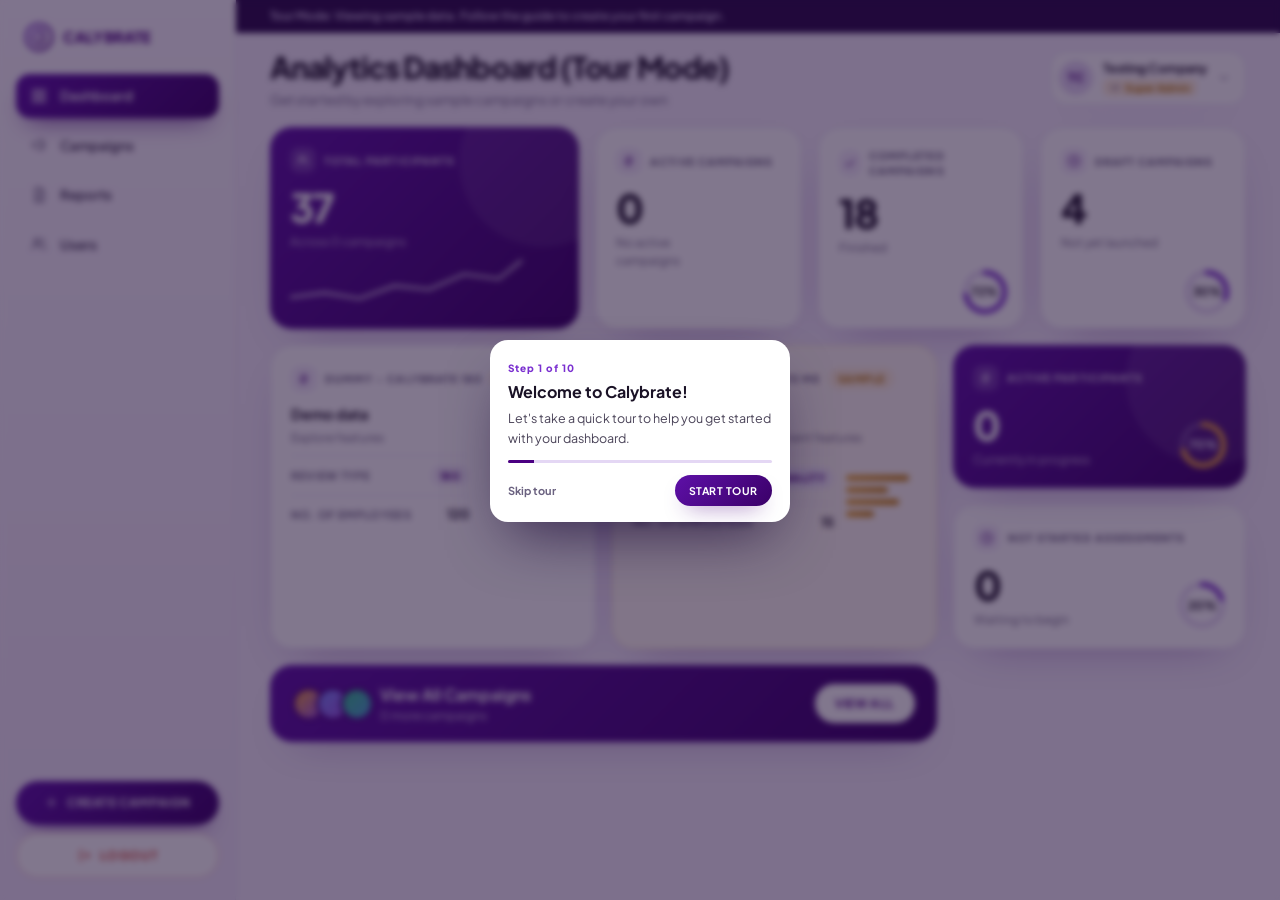
==== dashboard/index.html @ 51e5d651 "Add dashboard redesign as an interactive HTML/CSS/JS prototype Super Admin and Admin views built fro" ====
<!doctype html>
<html lang="en">
<head>
<meta charset="utf-8">
<meta name="viewport" content="width=device-width, initial-scale=1">
<title>Dashboard | Calybrate</title>
<link rel="icon" href="img/logo.svg">
<link rel="preconnect" href="https://fonts.googleapis.com">
<link href="https://fonts.googleapis.com/css2?family=Plus+Jakarta+Sans:wght@400;500;600;700;800&display=swap" rel="stylesheet">
<link rel="stylesheet" href="css/dash.css">
</head>
<body>
<noscript>This prototype needs JavaScript.</noscript>
<script src="js/dash.js"></script>
</body>
</html>
---- dashboard/css/dash.css ----
/* Calybrate dashboard redesign (Super Admin + Admin): Dashboard, Campaigns, Create Campaign, Reports, Users. */
:root {
  --p: #4B0082; --p2: #7A2FD0; --lav: #F3ECFB; --lav2: #E4D7F4; --bg: #F5EFFC; --card: #fff; --ink: #1A1226; --mut: #6B6280; --line: #E8DFF4;
  --ok: #1B9A5A; --okbg: #DDF6E8; --warn: #B97500; --warnbg: #FFF1DA; --bad: #D4402E; --badbg: #FFE4DE; --org: #F0A53A;
  --shadow: 0 18px 44px -26px rgba(75, 0, 130, .45); --grad: linear-gradient(135deg, #5E10A8, #3A0068); --font: 'Plus Jakarta Sans', 'Segoe UI', Arial, sans-serif;
}
* { box-sizing: border-box; margin: 0; padding: 0; }
html, body { height: 100%; }
body { font-family: var(--font); color: var(--ink); background: var(--bg); -webkit-font-smoothing: antialiased; font-size: 14px; line-height: 1.45; }
button { font: inherit; color: inherit; cursor: pointer; border: 0; background: none; }
input, select, textarea { font: inherit; color: inherit; }
svg { display: block; flex: none; }
.si { width: 1em; height: 1em; fill: none; stroke: currentColor; stroke-width: 1.8; stroke-linecap: round; stroke-linejoin: round; }
.app { display: grid; grid-template-columns: 236px 1fr; min-height: 100vh; }
.app > * { min-width: 0; }

/* sidebar */
.side { position: sticky; top: 0; height: 100vh; display: flex; flex-direction: column; padding: 22px 16px; background: linear-gradient(180deg, #FBF8FE, #F1E8FA); border-right: 1px solid var(--line); }
.logo { display: flex; align-items: center; gap: 9px; font-weight: 800; color: var(--p); font-size: 15px; padding: 0 8px 22px; letter-spacing: .01em; } .logo img { width: 30px; height: 30px; }
.nav { display: grid; gap: 6px; }
.nav button { display: flex; align-items: center; gap: 12px; padding: 12px 14px; border-radius: 14px; font-weight: 600; font-size: 13.5px; color: #3A2F4E; text-align: left; transition: background .2s, transform .2s; }
.nav button:hover { background: rgba(122, 47, 208, .1); } .nav button .si { font-size: 18px; color: var(--mut); }
.nav button.on { background: var(--grad); color: #fff; box-shadow: 0 12px 24px -12px rgba(75, 0, 130, .9); } .nav button.on .si { color: #fff; }
.side .grow { flex: 1; }
.btn { display: inline-flex; align-items: center; justify-content: center; gap: 8px; padding: 11px 20px; border-radius: 999px; font-weight: 700; font-size: 12px; letter-spacing: .05em; text-transform: uppercase; background: var(--grad); color: #fff; box-shadow: 0 10px 22px -12px rgba(75, 0, 130, .9); transition: transform .2s, box-shadow .2s, opacity .2s; white-space: nowrap; }
.btn:hover { transform: translateY(-1px); } .btn .si { font-size: 15px; }
.btn.ghost { background: #fff; color: var(--p); border: 1px solid var(--lav2); box-shadow: none; } .btn.green { background: linear-gradient(135deg, #22A862, #137A45); }
.btn.red { background: #fff; color: var(--bad); border: 1px solid #F4C9C2; box-shadow: none; } .btn.sm { padding: 8px 14px; font-size: 11px; } .btn.wide { width: 100%; }
.btn[disabled], .btn.off { opacity: .45; pointer-events: none; }
.side .btn { margin-top: 8px; padding: 13px; }

/* main */
.main { padding: 26px 34px 90px; max-width: 1240px; width: 100%; }
.top { display: flex; justify-content: space-between; align-items: flex-start; gap: 16px; margin-bottom: 18px; }
.top h1 { font-size: 30px; letter-spacing: -.03em; font-weight: 800; line-height: 1.1; } .top p { color: var(--mut); margin-top: 6px; font-size: 13.5px; }
.chipwrap { position: relative; }
.me { display: flex; align-items: center; gap: 10px; padding: 7px 14px 7px 8px; background: #fff; border: 1px solid var(--line); border-radius: 16px; box-shadow: var(--shadow); text-align: left; }
.av { width: 34px; height: 34px; border-radius: 50%; display: grid; place-items: center; font-weight: 800; font-size: 12px; color: var(--p); background: var(--lav2); flex: none; }
.av.d { background: var(--grad); color: #fff; }
.me b { display: block; font-size: 12.5px; } .me small { font-size: 10.5px; font-weight: 700; color: var(--warn); background: var(--warnbg); border-radius: 6px; padding: 1px 7px; display: inline-flex; gap: 4px; align-items: center; }
.me .si { color: var(--mut); }
.menu { position: absolute; right: 0; top: calc(100% + 8px); width: 230px; z-index: 40; background: #fff; border: 1px solid var(--line); border-radius: 16px; box-shadow: 0 24px 50px -20px rgba(40, 0, 80, .5); padding: 8px; display: none; }
.menu.open { display: block; } .menu h6 { font-size: 10px; letter-spacing: .12em; text-transform: uppercase; color: var(--mut); padding: 8px 10px 4px; }
.menu button { display: flex; width: 100%; align-items: center; gap: 10px; padding: 10px; border-radius: 10px; font-weight: 600; font-size: 13px; text-align: left; } .menu button:hover { background: var(--lav); } .menu button.on { background: var(--lav); color: var(--p); }
.menu button .si { margin-left: auto; color: var(--p); opacity: 0; } .menu button.on .si { opacity: 1; }

/* cards + bits */
.card { background: var(--card); border: 1px solid var(--line); border-radius: 22px; box-shadow: var(--shadow); padding: 20px; }
.card.dark { background: var(--grad); color: #fff; border: 0; position: relative; overflow: hidden; } .card.dark::after { content: ""; position: absolute; right: -50px; top: -50px; width: 170px; height: 170px; border-radius: 50%; background: rgba(255, 255, 255, .08); }
.card.dark > * { position: relative; z-index: 1; }
.cap { font-size: 10.5px; font-weight: 800; letter-spacing: .1em; text-transform: uppercase; color: var(--mut); display: flex; align-items: center; gap: 8px; } .dark .cap { color: rgba(255, 255, 255, .8); }
.cap .ico { width: 26px; height: 26px; border-radius: 9px; background: var(--lav); color: var(--p); display: grid; place-items: center; font-size: 14px; } .dark .cap .ico { background: rgba(255, 255, 255, .16); color: #fff; }
.num { font-size: 40px; font-weight: 800; letter-spacing: -.04em; line-height: 1; margin: 14px 0 6px; } .sub { font-size: 12px; color: var(--mut); } .dark .sub { color: rgba(255, 255, 255, .75); }
.tag { display: inline-flex; align-items: center; gap: 5px; padding: 3px 9px; border-radius: 999px; font-size: 10.5px; font-weight: 800; letter-spacing: .05em; text-transform: uppercase; background: var(--lav); color: var(--p); }
.tag.closed { background: #EDEAF2; color: #5C5470; } .tag.draft, .tag.pending, .tag.sample { background: var(--warnbg); color: var(--warn); } .tag.rejected { background: var(--badbg); color: var(--bad); } .tag.completed, .tag.ongoing.ok, .tag.active { background: var(--okbg); color: var(--ok); }
.tag.ongoing { background: var(--warnbg); color: var(--warn); } .tag.dot::before { content: ""; width: 6px; height: 6px; border-radius: 50%; background: currentColor; }
.chips { display: flex; gap: 8px; flex-wrap: wrap; } .chip { padding: 8px 15px; border-radius: 999px; background: #fff; border: 1px solid var(--line); font-weight: 700; font-size: 12px; display: inline-flex; gap: 7px; align-items: center; transition: all .2s; } .chip:hover { border-color: var(--p2); }
.chip.on { background: var(--grad); color: #fff; border-color: transparent; } .chip small { font-size: 10px; padding: 1px 6px; border-radius: 99px; background: var(--lav); color: var(--p); font-weight: 800; } .chip.on small { background: rgba(255, 255, 255, .2); color: #fff; }
.back { display: inline-flex; gap: 6px; align-items: center; padding: 7px 13px; border-radius: 999px; background: #fff; border: 1px solid var(--line); font-size: 11px; font-weight: 800; letter-spacing: .06em; text-transform: uppercase; color: var(--p); margin-bottom: 14px; } .back .si { font-size: 13px; }
.seg { display: grid; grid-auto-flow: column; grid-auto-columns: 1fr; gap: 4px; padding: 5px; background: #fff; border: 1px solid var(--line); border-radius: 999px; box-shadow: var(--shadow); margin-bottom: 18px; }
.seg button { padding: 11px 14px; border-radius: 999px; font-weight: 700; font-size: 12.5px; color: var(--mut); display: flex; align-items: center; justify-content: center; gap: 8px; transition: all .25s; } .seg button.on { background: var(--grad); color: #fff; box-shadow: 0 10px 20px -10px rgba(75, 0, 130, .9); }
.grid4 { display: grid; grid-template-columns: repeat(4, 1fr); gap: 16px; } .grid4 > *, .g2 > *, .g3 > * { min-width: 0; }
.g2 { display: grid; grid-template-columns: 1fr 1fr; gap: 16px; } .g3 { display: grid; grid-template-columns: repeat(3, 1fr); gap: 16px; }
.rise > * { animation: rise .55s cubic-bezier(.2, .7, .2, 1) both; } .rise > *:nth-child(2) { animation-delay: .06s; } .rise > *:nth-child(3) { animation-delay: .12s; } .rise > *:nth-child(4) { animation-delay: .18s; } .rise > *:nth-child(5) { animation-delay: .24s; } .rise > *:nth-child(n+6) { animation-delay: .3s; }
@keyframes rise { from { opacity: 0; transform: translateY(16px); } to { opacity: 1; transform: none; } }
.view { animation: rise .4s ease both; }
.ring { position: relative; flex: none; } .ring svg { transform: rotate(-90deg); } .ring .t { fill: none; stroke: var(--lav2); } .ring .v { fill: none; stroke: var(--p2); stroke-linecap: round; transition: stroke-dashoffset 1.1s cubic-bezier(.2, .7, .2, 1) .2s; }
.dark .ring .t { stroke: rgba(255, 255, 255, .2); } .dark .ring .v { stroke: var(--org); } .ring b { position: absolute; inset: 0; display: grid; place-items: center; font-size: 12px; }

/* dashboard */
.metrics { grid-template-columns: 1.5fr 1fr 1fr 1fr; } .metrics .card { min-height: 150px; position: relative; } .metrics .ring { position: absolute; right: 16px; bottom: 14px; }
.spark { position: absolute; left: 0; right: 0; bottom: 0; height: 58px; opacity: .85; } .spark path { fill: none; stroke: #fff; stroke-width: 2; stroke-linecap: round; }
.dash2 { display: grid; grid-template-columns: 1fr 1fr 0.9fr; gap: 16px; margin-top: 16px; } .dash2 > * { min-width: 0; }
.samp .row { display: flex; justify-content: space-between; align-items: center; padding: 9px 0; border-top: 1px solid var(--line); font-size: 11px; font-weight: 700; color: var(--mut); text-transform: uppercase; letter-spacing: .06em; } .samp .row b { color: var(--ink); font-size: 13px; letter-spacing: 0; }
.samp h3 { font-size: 14.5px; margin: 12px 0 4px; } .samp.cream { background: #FFFBF3; border-color: #F6E7C8; }
.bars3 { display: grid; gap: 6px; } .bars3 i { display: block; height: 6px; border-radius: 6px; background: linear-gradient(90deg, #E9A62F, #C47F0B); }
.stack { display: grid; gap: 16px; align-content: start; }
.banner { grid-column: 1 / 3; display: flex; align-items: center; gap: 16px; padding: 18px 22px; border-radius: 22px; background: var(--grad); color: #fff; box-shadow: var(--shadow); } .banner > div:nth-child(2) { flex: 1; } .banner b { font-size: 16px; } .banner small { display: block; opacity: .8; font-size: 12px; }
.banner .btn { background: #fff; color: var(--p); box-shadow: none; } .faces { display: flex; } .faces i { width: 34px; height: 34px; border-radius: 50%; border: 3px solid #4B0082; margin-right: -10px; }

/* campaigns */
.bento { display: grid; grid-template-columns: 1.15fr 1fr; gap: 16px; }
.bc { position: relative; padding: 22px; border-radius: 26px; background: linear-gradient(160deg, #FFFFFF, #F6EEFC); border: 1px solid var(--line); box-shadow: var(--shadow); text-align: left; cursor: pointer; transition: transform .25s, box-shadow .25s; min-height: 220px; display: block; width: 100%; }
.bc:hover { transform: translateY(-4px); box-shadow: 0 26px 50px -26px rgba(75, 0, 130, .6); } .bc.empty { border-style: dashed; background: #FBF8FE; }
.bc .hd { display: flex; align-items: center; gap: 12px; } .bc .ib { width: 40px; height: 40px; border-radius: 13px; background: var(--lav); color: var(--p); display: grid; place-items: center; font-size: 20px; } .bc h3 { font-size: 22px; letter-spacing: -.02em; line-height: 1; } .bc small { color: var(--mut); font-size: 11px; }
.bc .go { margin-left: auto; width: 32px; height: 32px; border-radius: 50%; background: var(--lav); display: grid; place-items: center; color: var(--p); }
.bc .big { font-size: 46px; font-weight: 800; letter-spacing: -.04em; margin: 16px 0 6px; display: flex; align-items: baseline; gap: 8px; } .bc .big small { font-size: 12px; font-weight: 600; }
.bc .st { display: flex; gap: 12px; flex-wrap: wrap; font-size: 11px; font-weight: 700; margin-bottom: 14px; } .bc .st span::before { content: "\25CF"; margin-right: 5px; font-size: 9px; } .st .c1::before { color: #6F6783; } .st .c2::before { color: var(--org); } .st .c3::before { color: var(--bad); } .st .c4::before { color: #6F6783; }
.bc .lt { font-size: 11px; color: var(--mut); } .bc .lt b { color: var(--ink); } .bc .pic { position: absolute; right: 24px; top: 74px; width: 120px; opacity: .95; }
.bigc { padding: 24px; border-radius: 26px; background: var(--grad); color: #fff; box-shadow: var(--shadow); display: flex; flex-direction: column; min-height: 290px; position: relative; overflow: hidden; } .bigc::after { content: ""; position: absolute; right: -60px; top: -60px; width: 220px; height: 220px; border-radius: 50%; background: rgba(255, 255, 255, .07); }
.bigc h2 { font-size: 26px; letter-spacing: -.03em; margin: 6px 0 10px; } .bigc .cap { color: rgba(255, 255, 255, .8); } .bigc .mid { margin-top: auto; display: flex; align-items: center; gap: 16px; } .bigc .pct { font-size: 40px; font-weight: 800; letter-spacing: -.04em; line-height: 1; } .bigc .pct small { display: block; font-size: 11px; font-weight: 500; opacity: .8; letter-spacing: 0; }
.bigc .ft { display: flex; gap: 26px; margin-top: 18px; padding-top: 14px; border-top: 1px solid rgba(255, 255, 255, .2); font-size: 14px; font-weight: 700; } .bigc .ft small { display: block; font-size: 9.5px; letter-spacing: .1em; opacity: .75; text-transform: uppercase; margin-bottom: 3px; }
.bigc .tag { background: rgba(255, 255, 255, .16); color: #fff; } .bigc .btn { background: #fff; color: var(--p); box-shadow: none; margin-left: auto; position: relative; z-index: 1; }
.clist { display: grid; gap: 14px; align-content: start; } .cc { display: block; width: 100%; text-align: left; padding: 16px; border-radius: 20px; background: #fff; border: 1px solid var(--line); box-shadow: var(--shadow); } .cc .r1 { display: flex; gap: 12px; align-items: flex-start; } .cc .r1 > div { flex: 1; min-width: 0; } .cc h4 { font-size: 13px; margin-bottom: 6px; word-break: break-word; }
.cc .r2 { display: flex; align-items: center; gap: 10px; margin-top: 12px; font-size: 11px; color: var(--mut); } .cc .r2 .grow { flex: 1; } .ib2 { width: 30px; height: 30px; border-radius: 10px; display: grid; place-items: center; background: var(--lav); color: var(--p); font-size: 15px; } .ib2.o { background: var(--warnbg); color: var(--warn); } .ib2.r { background: var(--badbg); color: var(--bad); }
.leta { display: grid; grid-template-columns: 1.6fr 1fr; gap: 16px; } .leta > * { min-width: 0; }
.det { display: grid; grid-template-columns: 1fr 1fr; gap: 16px; } .det > * { min-width: 0; }
.kv { display: grid; grid-template-columns: 1fr 1fr; gap: 14px 20px; margin-top: 14px; } .kv small { display: block; font-size: 10px; font-weight: 800; letter-spacing: .1em; color: var(--mut); text-transform: uppercase; margin-bottom: 3px; } .kv b { font-size: 13.5px; }
.lock { margin-top: 12px; padding: 12px; border-radius: 12px; border: 1px dashed var(--lav2); text-align: center; font-size: 11px; font-weight: 800; letter-spacing: .08em; color: #A89CBD; background: var(--lav); }
.bar { display: flex; align-items: center; gap: 10px; font-size: 11px; margin: 8px 0; } .bar span:first-child { width: 62px; opacity: .9; } .bar i { flex: 1; height: 6px; border-radius: 6px; background: rgba(255, 255, 255, .2); overflow: hidden; } .bar i::after { content: ""; display: block; height: 100%; width: var(--w, 0); background: var(--org); } .bar b { font-size: 11px; }
.ptabs { display: grid; grid-template-columns: repeat(4, 1fr); gap: 4px; padding: 5px; border-radius: 999px; background: var(--lav); margin: 18px 0; } .ptabs button { padding: 10px; border-radius: 999px; font-size: 11.5px; font-weight: 700; color: var(--mut); } .ptabs button.on { background: var(--grad); color: #fff; }
.tools { display: flex; gap: 10px; flex-wrap: wrap; align-items: center; margin: 14px 0; } .search { display: flex; align-items: center; gap: 8px; padding: 10px 14px; background: #fff; border: 1px solid var(--line); border-radius: 12px; flex: 1; min-width: 160px; color: var(--mut); } .search input { border: 0; outline: 0; background: none; width: 100%; font-size: 12.5px; }
.prow { display: flex; align-items: center; gap: 14px; padding: 14px 4px; border-top: 1px solid var(--line); animation: rise .4s both; } .prow .who { flex: 1; min-width: 0; } .prow b { display: block; font-size: 13.5px; } .prow small { color: var(--mut); font-size: 11.5px; word-break: break-all; }
.prow .nd { font-size: 10px; background: var(--badbg); color: var(--bad); border-radius: 99px; padding: 2px 8px; font-weight: 700; margin-left: 8px; } .prow .mailb { width: 34px; height: 34px; border-radius: 10px; background: var(--grad); color: #fff; display: grid; place-items: center; } .prow .pg { font-size: 10.5px; font-weight: 800; letter-spacing: .06em; color: var(--mut); display: flex; align-items: center; gap: 4px; }
.culdash .grid4 { margin-bottom: 16px; } .cul3 { display: grid; grid-template-columns: repeat(3, 1fr); gap: 16px; } .cul3 > * { min-width: 0; } .cul3 .card { min-height: 190px; display: flex; flex-direction: column; } .cul3 h3 { font-size: 19px; letter-spacing: -.02em; margin: 14px 0 4px; } .cul3 .acts { margin-top: auto; display: flex; gap: 8px; flex-wrap: wrap; padding-top: 14px; } .cul3 small.n { display: block; text-align: center; color: var(--mut); font-size: 11px; margin-top: 10px; }
.ico2 { width: 38px; height: 38px; border-radius: 12px; background: var(--grad); color: #fff; display: grid; place-items: center; font-size: 19px; }

/* reports + users */
.rl { display: grid; grid-template-columns: 1fr 1fr; gap: 16px; } .rl > * { min-width: 0; }
.rcard { padding: 24px; position: relative; } .rcard h2 { font-size: 28px; letter-spacing: -.03em; line-height: 1.05; margin: 12px 0 10px; max-width: 60%; } .rcard p { color: var(--mut); font-size: 12.5px; max-width: 58%; } .rcard .pic { position: absolute; right: 22px; top: 62px; width: 34%; }
.rcard .tiles { display: grid; grid-template-columns: repeat(2, 1fr); gap: 10px; margin: 18px 0; max-width: 340px; } .tilec { display: flex; align-items: center; gap: 9px; padding: 10px 12px; border-radius: 12px; border: 1px solid var(--line); background: #fff; font-size: 11.5px; font-weight: 700; line-height: 1.2; transition: transform .2s, box-shadow .2s, border-color .2s; } .tilec:hover { transform: translateY(-3px); box-shadow: var(--shadow); border-color: var(--p2); } .tilec .si { font-size: 17px; color: var(--p); }
.rcard .tag.ab { position: absolute; right: 22px; top: 22px; }
.filt { display: flex; gap: 14px; align-items: flex-end; flex-wrap: wrap; padding: 16px; } .filt label { flex: 1; min-width: 160px; font-size: 10px; font-weight: 800; letter-spacing: .1em; color: var(--mut); text-transform: uppercase; display: grid; gap: 6px; }
select, .inp { padding: 11px 14px; border-radius: 12px; border: 1px solid var(--line); background: #fff; font-size: 13px; width: 100%; font-weight: 600; } select:focus, .inp:focus { outline: 2px solid rgba(122, 47, 208, .35); border-color: var(--p2); }
.rtabs { display: flex; gap: 6px; padding: 5px; border-radius: 999px; background: #fff; border: 1px solid var(--line); width: max-content; max-width: 100%; overflow: auto; } .rtabs button { padding: 9px 16px; border-radius: 999px; font-size: 12px; font-weight: 700; white-space: nowrap; color: var(--mut); } .rtabs button.on { background: var(--grad); color: #fff; }
.emptyc { border: 2px dashed var(--lav2); border-radius: 22px; padding: 56px 20px; text-align: center; background: rgba(255, 255, 255, .5); margin-top: 16px; } .emptyc .ic { width: 52px; height: 52px; border-radius: 16px; margin: 0 auto 14px; background: var(--lav); color: var(--p); display: grid; place-items: center; font-size: 24px; } .emptyc h3 { font-size: 20px; } .emptyc p { color: var(--mut); margin: 6px 0 16px; }
.rep { display: grid; grid-template-columns: 250px 1fr; gap: 16px; } .rep > * { min-width: 0; } .repside { display: grid; gap: 14px; align-content: start; }
.urow { display: flex; align-items: center; gap: 14px; padding: 14px 18px; border-top: 1px solid var(--line); animation: rise .4s both; } .urow:first-child { border-top: 0; } .urow .who { flex: 1; min-width: 0; } .urow b { font-size: 14px; display: flex; gap: 8px; align-items: center; flex-wrap: wrap; } .urow small { color: var(--mut); font-size: 12px; } .urow .btn { font-size: 10.5px; }
.pager { display: flex; justify-content: space-between; align-items: center; padding: 14px 18px; border-top: 1px solid var(--line); font-size: 12px; color: var(--mut); } .pager .pb { display: flex; gap: 8px; } .pager button { width: 32px; height: 32px; border-radius: 10px; border: 1px solid var(--line); display: grid; place-items: center; background: #fff; } .pager button[disabled] { opacity: .4; }
.hero { display: flex; align-items: center; gap: 16px; padding: 22px 26px; border-radius: 24px; background: var(--grad); color: #fff; margin-bottom: 16px; flex-wrap: wrap; } .hero .av { width: 58px; height: 58px; font-size: 18px; background: rgba(255, 255, 255, .16); color: #fff; } .hero h2 { font-size: 26px; letter-spacing: -.03em; } .hero small { opacity: .85; display: block; } .hero .grow { flex: 1; min-width: 160px; } .hero .btn { background: #fff; color: var(--p); box-shadow: none; } .hero .btn.g { background: rgba(255, 255, 255, .16); color: #fff; }
.pf { display: grid; grid-template-columns: repeat(3, 1fr); gap: 18px; } .pf small { display: block; font-size: 10px; font-weight: 800; letter-spacing: .1em; color: var(--mut); text-transform: uppercase; margin-bottom: 4px; } .pf b { font-size: 13.5px; word-break: break-word; }
.tree { display: grid; justify-items: center; gap: 0; margin-top: 12px; } .tree .n { padding: 9px 16px; border: 1px solid var(--line); border-radius: 12px; background: #fff; font-size: 12px; text-align: center; box-shadow: var(--shadow); } .tree .n small { display: block; color: var(--mut); font-size: 10.5px; } .tree .n.me { background: var(--grad); color: #fff; border: 0; } .tree .n.me small { color: rgba(255, 255, 255, .8); }
.tree .lab { font-size: 9.5px; letter-spacing: .12em; font-weight: 800; color: var(--p2); margin: 10px 0 6px; } .tree .ln { width: 1px; height: 16px; background: var(--lav2); } .tree .kids { display: flex; gap: 14px; flex-wrap: wrap; justify-content: center; }
.ladder { display: grid; gap: 0; justify-items: center; margin-top: 14px; } .lv { width: calc(100% - var(--in, 0px)); display: flex; align-items: center; gap: 14px; padding: 14px 18px; border-radius: 18px; background: #fff; border: 1px solid var(--line); box-shadow: var(--shadow); transition: opacity .3s; } .lv.top { background: var(--grad); color: #fff; border: 0; } .lv.off { opacity: .45; }
.lv .lb { width: 46px; height: 46px; border-radius: 13px; background: var(--grad); color: #fff; display: grid; place-items: center; text-align: center; font-size: 8.5px; font-weight: 800; letter-spacing: .08em; line-height: 1.1; } .lv .lb b { display: block; font-size: 17px; letter-spacing: 0; } .lv.top .lb { background: rgba(255, 255, 255, .16); }
.lv .nm { flex: 1; min-width: 0; } .lv .nm b { font-size: 14px; display: block; } .lv .nm small { font-size: 11px; opacity: .7; } .lv .ppl { text-align: right; font-size: 20px; font-weight: 800; line-height: 1; } .lv .ppl small { display: block; font-size: 9.5px; font-weight: 500; opacity: .7; }
.lvc { width: 2px; height: 16px; background: var(--lav2); } .tg { width: 42px; height: 24px; border-radius: 99px; background: #CFC4E0; position: relative; flex: none; transition: background .25s; } .tg::after { content: ""; position: absolute; left: 3px; top: 3px; width: 18px; height: 18px; border-radius: 50%; background: #fff; transition: transform .25s; } .tg.on { background: var(--p); } .lv.top .tg.on { background: rgba(255, 255, 255, .35); } .tg.on::after { transform: translateX(18px); }
.fa { width: 24px; height: 24px; border-radius: 50%; border: 2px solid #fff; margin-left: -8px; } .stk { display: flex; padding-left: 8px; } .big46 { font-size: 40px; font-weight: 800; letter-spacing: -.04em; } .big46 small { font-size: 14px; color: var(--mut); font-weight: 600; } .pbar { height: 6px; border-radius: 6px; background: var(--lav2); margin: 8px 0; overflow: hidden; } .pbar i { display: block; height: 100%; width: 100%; background: var(--p); }
.tab2 { display: grid; grid-template-columns: 1.7fr 1fr; gap: 16px; } .tab2 > * { min-width: 0; }
table.tb { width: 100%; border-collapse: collapse; font-size: 12.5px; } .tb th { text-align: left; font-size: 10px; letter-spacing: .1em; text-transform: uppercase; color: var(--mut); padding: 10px 12px; border-bottom: 1px solid var(--line); } .tb td { padding: 14px 12px; border-bottom: 1px solid var(--line); } .tb tr:last-child td { border-bottom: 0; } .tbw { overflow-x: auto; }

/* overlays */
.scrim { position: fixed; inset: 0; background: rgba(26, 8, 48, .55); backdrop-filter: blur(3px); z-index: 80; display: none; animation: fade .25s; } .scrim.open { display: block; } @keyframes fade { from { opacity: 0; } }
.modal { position: fixed; z-index: 90; left: 50%; top: 50%; width: min(540px, calc(100% - 28px)); max-height: calc(100% - 36px); overflow-y: auto; transform: translate(-50%, -50%); background: #fff; border-radius: 24px; padding: 24px; box-shadow: 0 40px 80px -30px rgba(30, 0, 60, .7); display: none; animation: pop .3s cubic-bezier(.2, .8, .2, 1); } .modal.open { display: block; } @keyframes pop { from { opacity: 0; transform: translate(-50%, -46%) scale(.94); } }
.modal h2 { font-size: 21px; letter-spacing: -.02em; margin-bottom: 4px; } .modal .lead { color: var(--mut); font-size: 13px; margin-bottom: 16px; } .modal .x { position: absolute; right: 16px; top: 16px; width: 32px; height: 32px; border-radius: 50%; background: var(--lav); display: grid; place-items: center; color: var(--p); }
.modal .acts { display: flex; gap: 10px; justify-content: flex-end; margin-top: 20px; flex-wrap: wrap; } .modal .sec { margin: 16px 0 6px; font-size: 11px; font-weight: 800; letter-spacing: .1em; text-transform: uppercase; color: var(--p); display: flex; gap: 8px; align-items: center; } .modal .sec i { width: 20px; height: 20px; border-radius: 50%; background: var(--grad); color: #fff; font-style: normal; display: grid; place-items: center; font-size: 10px; }
.fgrid { display: grid; grid-template-columns: 1fr 1fr; gap: 12px; } .fgrid > * { min-width: 0; } .fld { display: grid; gap: 5px; font-size: 11.5px; font-weight: 700; } .fld .rq { color: var(--bad); } .fld.full { grid-column: 1 / -1; }
.rules { padding: 14px; border-radius: 14px; background: #F4F2F7; display: grid; gap: 8px; font-size: 12.5px; color: #4A4358; margin: 12px 0; } .rules div { display: flex; gap: 9px; align-items: flex-start; } .rules .si { color: var(--p); margin-top: 2px; font-size: 15px; }
.pick { max-height: 240px; overflow-y: auto; margin-top: 10px; border: 1px solid var(--line); border-radius: 14px; } .pick label { display: flex; gap: 12px; align-items: center; padding: 10px 14px; border-top: 1px solid var(--line); cursor: pointer; } .pick label:first-child { border-top: 0; } .pick label.sel { background: var(--lav); } .pick input { accent-color: var(--p); }
.drawer { position: fixed; z-index: 90; top: 0; right: 0; bottom: 0; width: min(380px, 100%); background: #fff; box-shadow: -30px 0 60px -30px rgba(30, 0, 60, .6); padding: 24px; display: none; flex-direction: column; animation: slide .3s cubic-bezier(.2, .8, .2, 1); overflow-y: auto; } .drawer.open { display: flex; } @keyframes slide { from { transform: translateX(40px); opacity: 0; } }
.drawer h2 { font-size: 22px; } .drawer h5 { font-size: 13px; margin: 20px 0 10px; } .drawer .ft { margin-top: auto; padding-top: 20px; display: flex; align-items: center; gap: 14px; } .drawer .ft .lnk { font-weight: 700; color: var(--mut); } .drawer .ft .btn { flex: 1; }
.toast { position: fixed; z-index: 120; left: 50%; bottom: 88px; transform: translateX(-50%) translateY(20px); background: #1D0A33; color: #fff; padding: 12px 20px; border-radius: 14px; font-weight: 600; font-size: 13px; opacity: 0; pointer-events: none; transition: all .3s; } .toast.show { opacity: 1; transform: translateX(-50%); }

/* wizard */
.wiz { position: fixed; inset: 0; z-index: 70; background: radial-gradient(900px 500px at 0 0, #EBDDFA, transparent 60%), #F5EFFC; display: none; flex-direction: column; } .wiz.open { display: flex; animation: fade .25s; }
.wtop { display: flex; align-items: center; gap: 14px; padding: 14px 26px; background: #fff; border-bottom: 1px solid var(--line); } .wtop .xb { width: 36px; height: 36px; border-radius: 50%; background: var(--lav); display: grid; place-items: center; color: var(--p); } .wtop h2 { font-size: 17px; line-height: 1.1; } .wtop small { font-size: 9.5px; letter-spacing: .12em; color: var(--mut); font-weight: 800; } .wtop .grow { flex: 1; }
.wbody { flex: 1; overflow-y: auto; padding: 22px 26px; } .wcol { max-width: 1060px; margin: 0 auto; }
.steps { display: flex; align-items: center; gap: 14px; margin-bottom: 22px; } .steps .s { display: flex; align-items: center; gap: 10px; font-size: 12.5px; font-weight: 700; color: var(--mut); } .steps .s i { width: 32px; height: 32px; border-radius: 50%; display: grid; place-items: center; background: var(--lav2); color: var(--mut); font-style: normal; font-weight: 800; } .steps .s.on { color: var(--ink); } .steps .s.on i { background: var(--grad); color: #fff; } .steps .s.done i { background: var(--ok); color: #fff; } .steps hr { flex: 1; border: 0; border-top: 1px solid var(--lav2); }
.wlay { display: grid; grid-template-columns: 1fr 300px; gap: 18px; align-items: start; } .wlay > * { min-width: 0; }
.types { display: grid; grid-template-columns: repeat(4, 1fr); gap: 12px; margin-top: 12px; } .tcard { text-align: left; padding: 14px; border-radius: 18px; border: 1.5px solid var(--line); background: #fff; position: relative; transition: all .2s; display: block; } .tcard:hover { border-color: var(--p2); } .tcard.on { border-color: var(--p2); background: linear-gradient(180deg, #FBF7FF, #F2E8FB); box-shadow: 0 14px 30px -18px rgba(75, 0, 130, .7); }
.tcard .ib { width: 32px; height: 32px; border-radius: 10px; background: var(--lav); color: var(--p); display: grid; place-items: center; font-size: 16px; margin-bottom: 8px; } .tcard.on .ib { background: var(--grad); color: #fff; } .tcard b { font-size: 13px; display: block; margin-bottom: 4px; } .tcard p { font-size: 10.5px; color: var(--mut); margin-bottom: 8px; line-height: 1.4; } .tcard li { list-style: none; font-size: 10.5px; display: flex; gap: 6px; margin: 4px 0; } .tcard li .si { color: var(--ok); margin-top: 2px; } .tcard .rd { position: absolute; right: 12px; top: 12px; width: 18px; height: 18px; border-radius: 50%; border: 2px solid var(--lav2); } .tcard.on .rd { border: 5px solid var(--p2); }
.sumc { background: var(--grad); color: #fff; border-radius: 22px; padding: 20px; position: sticky; top: 0; } .sumc h3 { font-size: 19px; margin: 6px 0 14px; } .sumc .l { padding: 11px 0; border-top: 1px solid rgba(255, 255, 255, .15); display: flex; gap: 10px; align-items: center; } .sumc .l small { display: block; font-size: 9.5px; letter-spacing: .1em; opacity: .7; text-transform: uppercase; } .sumc .l b { font-size: 13.5px; } .sumc .ck { margin-top: 12px; display: grid; gap: 8px; font-size: 12px; } .sumc .ck span { display: flex; gap: 8px; align-items: center; opacity: .65; } .sumc .ck span.d { opacity: 1; } .sumc .ck i { width: 16px; height: 16px; border-radius: 50%; border: 1.5px solid rgba(255, 255, 255, .6); display: grid; place-items: center; font-size: 10px; } .sumc .ck .d i { background: #2BC27A; border-color: #2BC27A; }
.wfoot { display: flex; align-items: center; gap: 12px; padding: 14px 26px; background: #fff; border-top: 1px solid var(--line); } .wfoot .grow { flex: 1; color: var(--mut); font-size: 12px; }
.choice { display: grid; grid-template-columns: 1fr 1fr; gap: 16px; } .choice > * { min-width: 0; } .big2 { border: 2px dashed var(--lav2); border-radius: 22px; padding: 38px 20px; text-align: center; background: #fff; cursor: pointer; transition: all .2s; display: block; width: 100%; } .big2:hover, .big2.on { border-color: var(--p2); background: var(--lav); } .big2 .ic { width: 52px; height: 52px; border-radius: 16px; margin: 0 auto 12px; background: var(--grad); color: #fff; display: grid; place-items: center; font-size: 24px; } .big2 b { font-size: 16px; display: block; } .big2 small { color: var(--mut); }
.sumtiles { display: grid; grid-template-columns: repeat(3, 1fr); gap: 14px; margin-bottom: 16px; } .sumtiles > * { min-width: 0; }

/* tour */
.spot { position: fixed; z-index: 100; border-radius: 16px; box-shadow: 0 0 0 4px rgba(255, 255, 255, .95), 0 0 0 9999px rgba(20, 5, 40, .66); pointer-events: none; transition: all .35s cubic-bezier(.2, .8, .2, 1); display: none; } .spot.open { display: block; }
.tip { position: fixed; z-index: 101; width: 300px; max-width: calc(100% - 24px); background: #fff; border-radius: 18px; padding: 16px 18px; box-shadow: 0 28px 60px -20px rgba(20, 0, 50, .7); display: none; transition: all .35s cubic-bezier(.2, .8, .2, 1); } .tip.open { display: block; } .tip small { font-size: 10px; font-weight: 800; letter-spacing: .1em; color: var(--p2); } .tip h4 { font-size: 16px; margin: 4px 0 6px; } .tip p { color: #4A4358; font-size: 12.5px; line-height: 1.55; } .tip .pb { height: 3px; border-radius: 3px; background: var(--lav2); margin: 12px 0; overflow: hidden; } .tip .pb i { display: block; height: 100%; background: var(--p); transition: width .4s; } .tip .rw { display: flex; align-items: center; gap: 8px; } .tip .rw .grow { flex: 1; } .tip .lnk { font-size: 11px; font-weight: 700; color: var(--mut); } .tip .btn { padding: 8px 14px; font-size: 10.5px; }
.tourbar { display: none; position: sticky; top: 0; z-index: 30; margin: -26px -34px 18px; padding: 8px 34px; background: #2A0A4A; color: #E9D9FB; font-size: 11.5px; font-weight: 600; } .tourbar.on { display: block; } .tourmode .tourbar { display: block; }
.bnav { display: none; }

/* mobile */
@media (max-width: 860px) {
  .app { grid-template-columns: 1fr; } .side { display: none; }
  .main { padding: 16px 14px 96px; } .top { flex-wrap: wrap; } .top h1 { font-size: 25px; } .mtop { display: flex !important; }
  .grid4, .metrics, .g2, .g3, .dash2, .bento, .leta, .det, .rl, .rep, .tab2, .cul3, .pf, .wlay, .choice, .sumtiles { grid-template-columns: 1fr; }
  .metrics { grid-template-columns: 1fr 1fr; } .metrics > :first-child { grid-column: 1 / -1; } .banner { grid-column: auto; flex-wrap: wrap; }
  .bnav { display: grid; grid-template-columns: repeat(4, 1fr); position: fixed; z-index: 60; left: 0; right: 0; bottom: 0; background: #fff; border-top: 1px solid var(--line); padding: 8px 6px calc(8px + env(safe-area-inset-bottom)); } .bnav button { display: grid; justify-items: center; gap: 3px; padding: 6px; border-radius: 12px; font-size: 10px; font-weight: 700; color: var(--mut); } .bnav button .si { font-size: 20px; } .bnav button.on { background: var(--lav); color: var(--p); }
  .types { grid-template-columns: 1fr; } .tcard li:nth-child(n+3) { display: none; } .sumc { position: static; } .steps .s span { display: none; } .rcard h2, .rcard p { max-width: 100%; } .rcard .pic { display: none; } .bc .pic { width: 90px; top: 78px; }
  .tourbar { margin: -16px -14px 14px; padding: 8px 14px; } .modal { top: auto; bottom: 0; left: 0; width: 100%; max-height: 92%; transform: none; border-radius: 24px 24px 0 0; animation: sheet .3s; } @keyframes sheet { from { transform: translateY(40px); opacity: 0; } }
  .drawer { top: auto; width: 100%; max-height: 90%; border-radius: 24px 24px 0 0; left: 0; } .fgrid { grid-template-columns: 1fr; } .pf { gap: 14px; } .wbody { padding: 16px 14px; } .wtop, .wfoot { padding: 12px 14px; } .toast { bottom: 96px; }
  .ptabs { grid-template-columns: repeat(2, 1fr); border-radius: 18px; } .lv { width: 100% !important; } .rtabs { width: 100%; } .prow, .urow { flex-wrap: wrap; } .tbw { margin: 0 -8px; }
}
.mtop { display: none; align-items: center; justify-content: space-between; margin-bottom: 12px; }

.metrics .sub { padding-right: 56px; }
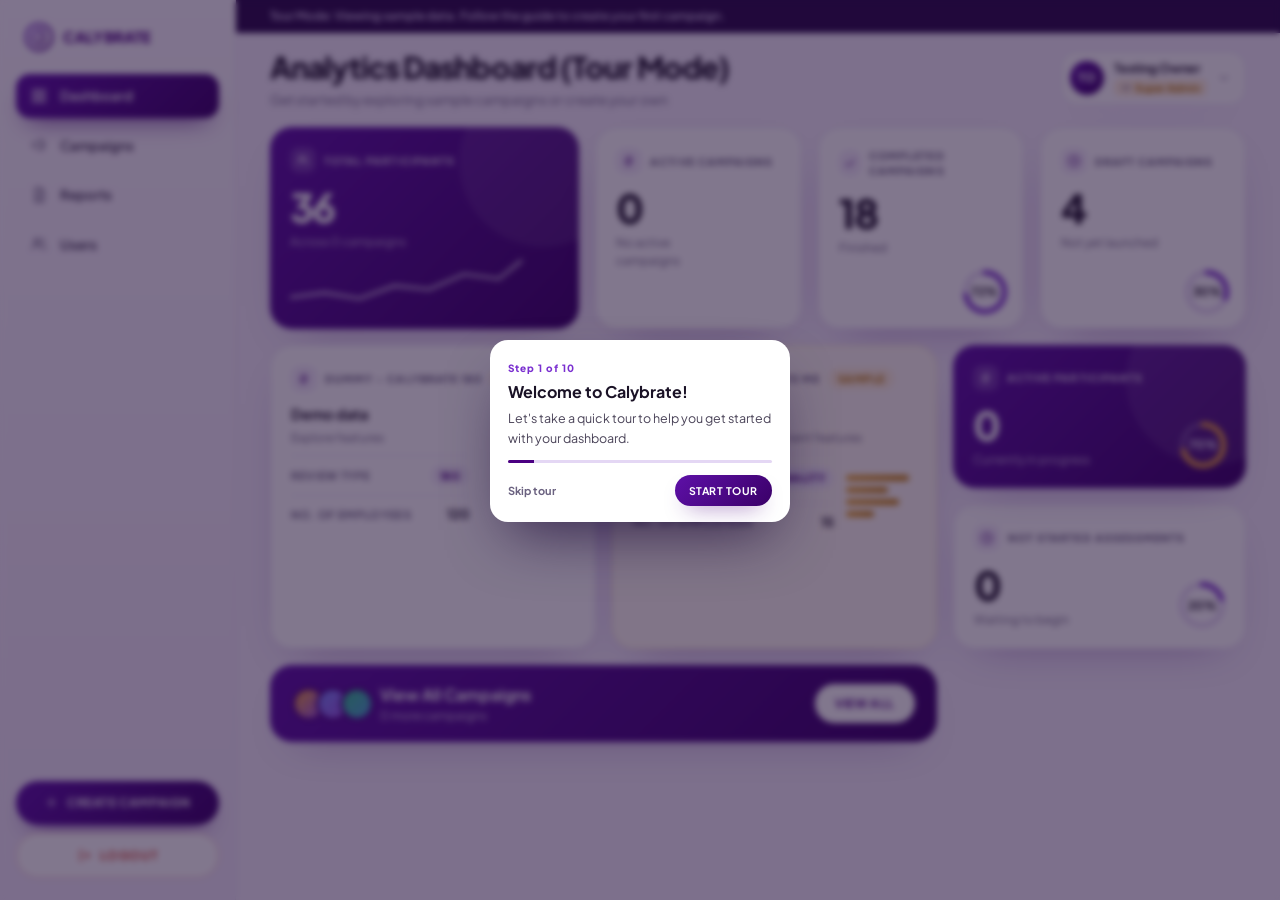
==== commit 0ab6a23f: "Split dashboards by role: Super Admin (dashboard/) and Admin (dashboard-admin/), remove the role swi" ====
--- a/dashboard/index.html
+++ b/dashboard/index.html
@@ -3,7 +3,7 @@
 <head>
 <meta charset="utf-8">
 <meta name="viewport" content="width=device-width, initial-scale=1">
-<title>Dashboard | Calybrate</title>
+<title>Super Admin Dashboard | Calybrate</title>
 <link rel="icon" href="img/logo.svg">
 <link rel="preconnect" href="https://fonts.googleapis.com">
 <link href="https://fonts.googleapis.com/css2?family=Plus+Jakarta+Sans:wght@400;500;600;700;800&display=swap" rel="stylesheet">
@@ -11,6 +11,7 @@
 </head>
 <body>
 <noscript>This prototype needs JavaScript.</noscript>
+<script>window.DASH_ROLE = 'super';</script>
 <script src="js/dash.js"></script>
 </body>
 </html>
--- a/dashboard/css/dash.css
+++ b/dashboard/css/dash.css
@@ -175,3 +175,59 @@
 .mtop { display: none; align-items: center; justify-content: space-between; margin-bottom: 12px; }
 
 .metrics .sub { padding-right: 56px; }
+
+
+/* ===== profile menu (simple), photo upload, password modal ===== */
+.av.has, .pm-av.has { background: #fff; overflow: hidden; padding: 0; }
+.av img, .pm-av img { width: 100%; height: 100%; object-fit: cover; display: block; }
+
+.menu.pm { width: 300px; max-width: calc(100vw - 24px); padding: 0; overflow: hidden; border-radius: 16px; }
+.menu.pm.open { display: block; animation: pmIn .16s ease both; }
+@keyframes pmIn { from { opacity: 0; transform: translateY(-4px); } }
+.pm-head { display: flex; gap: 14px; align-items: center; padding: 16px; background: #FBF8FE; border-bottom: 1px solid var(--line); }
+.pm-avwrap { position: relative; width: 56px; height: 56px; flex: none; border-radius: 50%; cursor: pointer; outline: none; }
+.pm-av { position: absolute; inset: 0; border-radius: 50%; display: grid; place-items: center; font-weight: 800; font-size: 18px; color: var(--p); background: var(--lav2); overflow: hidden; }
+.pm-cam { position: absolute; right: -3px; bottom: -3px; width: 22px; height: 22px; border-radius: 50%; display: grid; place-items: center; background: #fff; border: 1px solid var(--line); color: var(--p); transition: background .15s, color .15s; }
+.pm-cam .si { font-size: 12px; }
+.pm-avwrap:hover .pm-cam, .pm-avwrap:focus-visible .pm-cam { background: var(--p); border-color: var(--p); color: #fff; }
+.pm-avwrap:focus-visible .pm-av { box-shadow: 0 0 0 2px #fff, 0 0 0 4px var(--p2); }
+.pm-drop { position: absolute; inset: 0; border-radius: 50%; display: none; place-items: center; font-size: 11px; font-weight: 800; background: rgba(75, 0, 130, .8); color: #fff; z-index: 2; }
+.pm-avwrap.drag .pm-drop { display: grid; }
+.pm-id { min-width: 0; } .pm-id b { display: block; font-size: 14.5px; letter-spacing: -.01em; }
+.pm-id small { display: block; font-size: 12px; color: var(--mut); overflow: hidden; text-overflow: ellipsis; white-space: nowrap; }
+.pm-role { display: inline-flex; align-items: center; gap: 5px; margin-top: 7px; padding: 2px 9px; border-radius: 6px; font-size: 10.5px; font-weight: 700; background: var(--lav); color: var(--p); }
+.pm-role.super { background: var(--warnbg); color: var(--warn); } .pm-role .si { font-size: 12px; }
+
+.pm-list { padding: 6px; } .pm-list.last { border-top: 1px solid var(--line); }
+.menu.pm .pm-item { display: flex; align-items: center; gap: 12px; width: 100%; padding: 10px 12px; border-radius: 10px; font-weight: 600; font-size: 13px; text-align: left; transition: background .15s; }
+.menu.pm .pm-item:hover { background: var(--lav); }
+.menu.pm .pm-item .si { margin: 0; opacity: 1; font-size: 17px; color: var(--mut); transition: color .15s; } .menu.pm .pm-item:hover .si { color: var(--p); }
+.menu.pm .pm-item.out { color: var(--bad); } .menu.pm .pm-item.out .si, .menu.pm .pm-item.out:hover .si { color: var(--bad); } .menu.pm .pm-item.out:hover { background: var(--badbg); }
+.pm-prev { padding: 8px 12px 10px; border-top: 1px solid var(--line); }
+.menu.pm .pm-prev h6 { padding: 0 0 6px; }
+.pm-seg { display: grid; grid-template-columns: 1fr 1fr; gap: 4px; padding: 3px; border-radius: 10px; background: var(--lav); }
+.menu.pm .pm-seg button { justify-content: center; padding: 7px; border-radius: 8px; font-size: 12px; color: var(--mut); gap: 6px; }
+.menu.pm .pm-seg button .si { margin: 0; opacity: 1; color: inherit; font-size: 14px; }
+.menu.pm .pm-seg button.on { background: #fff; color: var(--p); box-shadow: 0 1px 4px rgba(75, 0, 130, .18); } .menu.pm .pm-seg button:hover { background: rgba(255, 255, 255, .7); }
+
+/* photo adjust modal */
+.modal.cropm { width: min(380px, 94vw); }
+.crop { position: relative; width: 280px; height: 280px; margin: 16px auto 8px; border-radius: 20px; overflow: hidden; background: #fff; border: 1px solid var(--line); }
+.crop canvas { display: block; cursor: grab; touch-action: none; } .crop canvas.grab { cursor: grabbing; }
+.crop::after { content: ""; position: absolute; inset: 0; pointer-events: none; background: radial-gradient(circle at 50% 50%, transparent 0 130px, rgba(26, 18, 38, .62) 131px); box-shadow: inset 0 0 0 1px rgba(75, 0, 130, .12); }
+.zoomrow { display: flex; align-items: center; gap: 10px; margin: 6px auto 0; width: 280px; color: var(--mut); } .zoomrow .si { font-size: 17px; }
+.zoomrow input { flex: 1; accent-color: #7A2FD0; }
+
+/* password modal */
+.pwform { display: grid; gap: 10px; margin-top: 14px; } .pwform label { display: grid; gap: 6px; font-size: 12px; font-weight: 700; color: var(--mut); }
+.pwf { position: relative; display: block; } .pwf input { width: 100%; padding: 11px 42px 11px 13px; border: 1px solid var(--lav2); border-radius: 12px; background: #fff; font-size: 14px; outline: none; transition: border-color .2s, box-shadow .2s; }
+.pwf input:focus { border-color: var(--p2); box-shadow: 0 0 0 3px rgba(122, 47, 208, .16); }
+.pweye { position: absolute; right: 6px; top: 50%; transform: translateY(-50%); width: 32px; height: 32px; border-radius: 9px; display: grid; place-items: center; color: var(--mut); } .pweye:hover { background: var(--lav); color: var(--p); } .pweye .si { font-size: 16px; }
+.pwmeter { display: grid; grid-template-columns: repeat(4, 1fr); gap: 5px; } .pwmeter i { height: 5px; border-radius: 9px; background: var(--lav2); transition: background .25s; }
+.pwmeter i.s1 { background: var(--bad); } .pwmeter i.s2 { background: var(--org); } .pwmeter i.s3 { background: #9AC93B; } .pwmeter i.s4 { background: var(--ok); }
+.pwtxt { font-size: 11.5px; color: var(--mut); min-height: 14px; } .pwtxt.good { color: var(--ok); } .pwtxt.bad { color: var(--bad); }
+.pwreq { list-style: none; display: grid; grid-template-columns: 1fr 1fr; gap: 6px 10px; font-size: 11.5px; color: var(--mut); }
+.pwreq li { display: flex; align-items: center; gap: 7px; } .pwreq li::before { content: ""; width: 14px; height: 14px; border-radius: 50%; border: 1.5px solid var(--lav2); flex: none; transition: all .2s; }
+.pwreq li.on { color: var(--ink); } .pwreq li.on::before { background: var(--ok) url("data:image/svg+xml,%3Csvg xmlns='http://www.w3.org/2000/svg' viewBox='0 0 24 24' fill='none' stroke='%23fff' stroke-width='3.4' stroke-linecap='round' stroke-linejoin='round'%3E%3Cpath d='M5 12.5l4.5 4.5L19 7.5'/%3E%3C/svg%3E") center/10px no-repeat; border-color: var(--ok); }
+@media (max-width: 520px) { .menu.pm { width: calc(100vw - 20px); position: fixed; right: 10px; left: 10px; top: 64px; } .crop, .zoomrow { max-width: 100%; } }
+@media (prefers-reduced-motion: reduce) { .menu.pm.open { animation: none !important; } }
